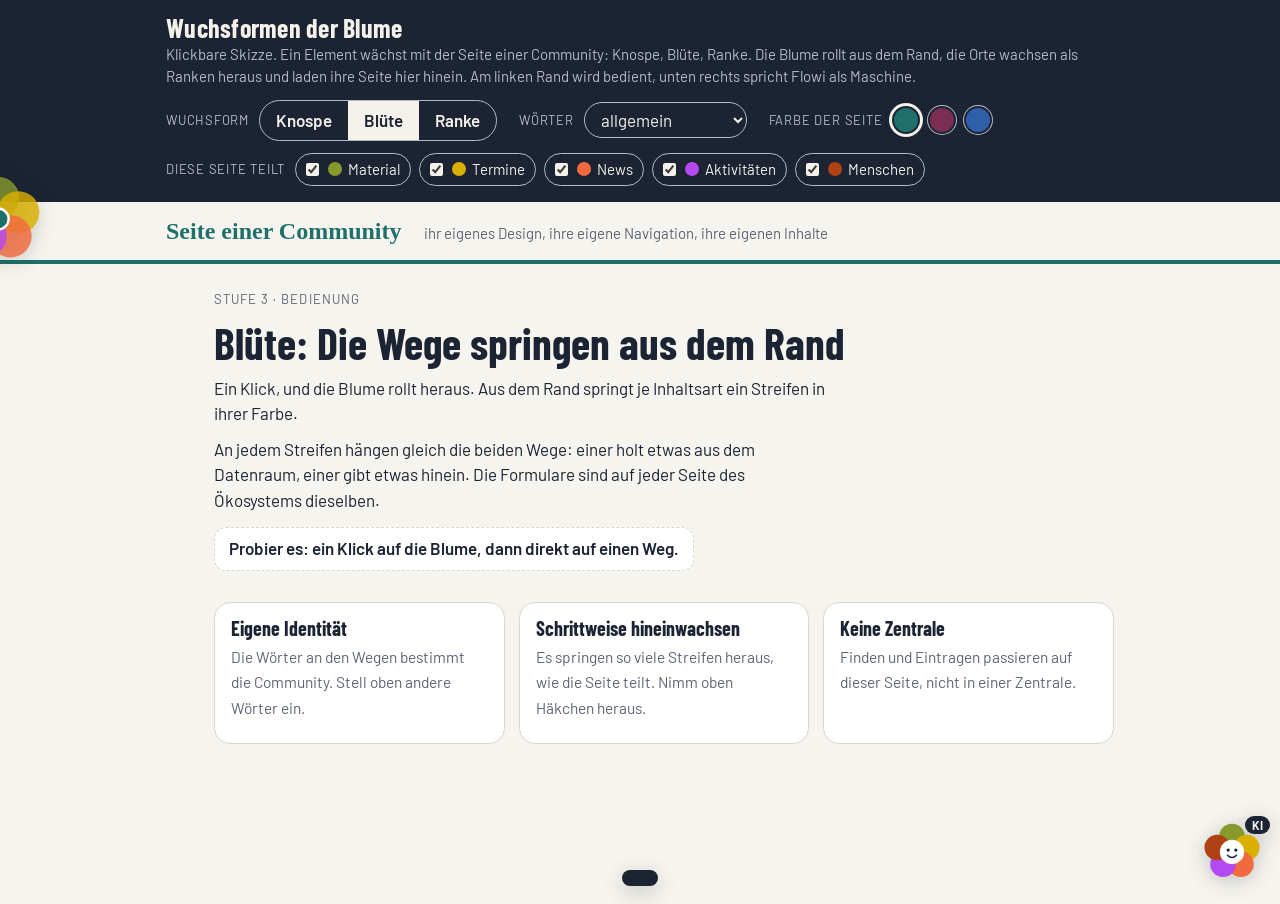
==== wuchsformen.html @ 9597fc17 "Skizze Wuchsformen: Blume rollt aus dem Rand, Wege als Streifen, Orte als Ranken, Orte laden in eine" ====
<!doctype html>
<html lang="de">
<head>
<meta charset="utf-8">
<meta name="robots" content="noindex">
<meta name="viewport" content="width=device-width,initial-scale=1,viewport-fit=cover">
<title>Wuchsformen der Blume</title>
<meta name="claude:viewport-fit-sides" content="cover">
<link rel="stylesheet" href="https://fonts.googleapis.com/css2?family=Barlow:wght@400;500;600;700&family=Barlow+Condensed:wght@600;700&display=swap">
<style>
/* Layout: oben das Pult der Skizze, darunter die Seite einer Community als Gast; das Element sitzt fest unten links, Flowi unten rechts */
:root{
  --grund:#F6F4EE; --karte:#FFFFFF; --tinte:#1C2333; --leise:#5C6475; --linie:#DAD6CB; --pult:#1C2333; --pult-tinte:#F3F1EA; --pult-leise:#B5BACB;
  --d-material:#85992C; --t-material:#1B2400;
  --d-termine:#DAB000; --t-termine:#2B2200;
  --d-news:#F1693E; --t-news:#2B1000;
  --d-gespraeche:#B549F0; --t-gespraeche:#FFFFFF;
  --d-menschen:#AF4112; --t-menschen:#FFFFFF;
  --hub:#2A3B8E; --ort:#2E7B4F; --ort-tinte:#FFFFFF; --gast:#1F6F6B; --gast-tinte:#FFFFFF; --platz:#E6E2D7; --flowi:#FFE27A; --flowi-blatt:#F7B8D2; --schatten:rgba(20,26,40,.22);
  --text:"Barlow",system-ui,-apple-system,"Segoe UI",sans-serif; --titel:"Barlow Condensed","Barlow",system-ui,sans-serif;
}
@media (prefers-color-scheme: dark){ :root:not([data-theme="light"]){
  --grund:#14171F; --karte:#1E222D; --tinte:#ECEAE3; --leise:#A4AABA; --linie:#343A4A; --pult:#0C0E14; --pult-tinte:#ECEAE3; --pult-leise:#9299AC;
  --platz:#2C3140; --schatten:rgba(0,0,0,.55); --hub:#7C8FE8; color-scheme:dark } }
:root[data-theme="dark"]{
  --grund:#14171F; --karte:#1E222D; --tinte:#ECEAE3; --leise:#A4AABA; --linie:#343A4A; --pult:#0C0E14; --pult-tinte:#ECEAE3; --pult-leise:#9299AC;
  --platz:#2C3140; --schatten:rgba(0,0,0,.55); --hub:#7C8FE8; color-scheme:dark }
*{box-sizing:border-box}
body{background:var(--grund);color:var(--tinte);font:400 17px/1.5 var(--text);margin:0}
button,input,select{font:inherit;color:inherit}
:focus-visible{outline:3px solid var(--hub);outline-offset:2px}
.innen{max-width:980px;margin:0 auto;padding-left:max(16px,env(safe-area-inset-left,0px));padding-right:max(16px,env(safe-area-inset-right,0px))}

/* Pult der Skizze */
.pult{background:var(--pult);color:var(--pult-tinte)}
.pult .innen{padding-block:14px 16px;display:flex;flex-direction:column;gap:12px}
.pult h1{font:700 26px/1.1 var(--titel);margin:0;letter-spacing:.01em}
.pult p{margin:0;color:var(--pult-leise);font-size:15px}
.reihe{display:flex;flex-wrap:wrap;gap:10px 22px;align-items:center}
.gruppe{display:flex;flex-wrap:wrap;gap:6px 8px;align-items:center;min-width:0}
.gruppe>span{font-size:13px;letter-spacing:.06em;text-transform:uppercase;color:var(--pult-leise);margin-right:2px}
.seg{display:inline-flex;border:1px solid var(--pult-leise);border-radius:999px;overflow:hidden}
.seg button{border:0;background:transparent;color:var(--pult-tinte);padding:7px 16px;cursor:pointer;font-weight:600}
.seg button[aria-pressed="true"]{background:var(--pult-tinte);color:var(--pult)}
.haken{display:inline-flex;align-items:center;gap:6px;padding:4px 10px 4px 6px;border-radius:999px;border:1px solid var(--pult-leise);font-size:15px;cursor:pointer}
.haken i{width:14px;height:14px;border-radius:50%;background:var(--c)}
.haken input{accent-color:var(--pult-tinte)}
.pult select{background:var(--pult);color:var(--pult-tinte);border:1px solid var(--pult-leise);border-radius:999px;padding:6px 12px}
.farbe{width:28px;height:28px;border-radius:50%;border:2px solid var(--pult);box-shadow:0 0 0 1px var(--pult-leise);background:var(--c);cursor:pointer;padding:0}
.farbe[aria-pressed="true"]{box-shadow:0 0 0 3px var(--pult-tinte)}

/* Die Seite der Community (Gast) */
.gast-kopf{border-bottom:4px solid var(--gast)}
.gast-kopf .innen{padding-block:16px;display:flex;flex-wrap:wrap;gap:8px 22px;align-items:baseline}
.gast-kopf b{font:700 24px/1.1 Georgia,"Times New Roman",serif;color:var(--gast)}
.gast-kopf span{color:var(--leise);font-size:15px}
.gast>.innen{padding-block:26px 160px;padding-left:max(64px,env(safe-area-inset-left,0px));min-height:640px;display:grid;gap:22px}
.stufe-marke{font-size:13px;letter-spacing:.08em;text-transform:uppercase;color:var(--leise);margin:0 0 4px}
.gast h2{font:700 clamp(30px,5vw,44px)/1.05 var(--titel);margin:0 0 10px;text-wrap:balance}
.gast p{margin:0 0 10px;max-width:62ch}
.probier{display:inline-block;margin-top:4px;padding:8px 14px;border-radius:12px;background:var(--karte);border:1px dashed var(--linie);font-weight:600}
.pruef{display:grid;grid-template-columns:repeat(auto-fit,minmax(min(100%,250px),1fr));gap:14px;margin:0;padding:0;list-style:none}
.pruef li{background:var(--karte);border:1px solid var(--linie);border-radius:16px;padding:14px 16px;min-width:0}
.pruef b{display:block;font:700 20px/1.15 var(--titel);margin-bottom:4px}
.pruef span{color:var(--leise);font-size:15.5px}
.ausgabe{background:var(--karte);border:1px solid var(--linie);border-top:6px solid var(--c,var(--gast));border-radius:18px;padding:18px 20px}
.ausgabe h3{font:700 26px/1.1 var(--titel);margin:0 0 6px}
.ausgabe .wo{color:var(--leise);font-size:15px;margin:0 0 14px}
.platz{display:grid;gap:10px;margin:0 0 6px}
.platz div{height:54px;border-radius:12px;background:var(--platz);display:flex;align-items:center;padding:0 14px;color:var(--leise);font-size:14px}
.hinweis{background:var(--platz);border-radius:12px;padding:10px 14px;margin:0 0 14px;font-weight:500}
.feld{display:grid;gap:4px;margin:0 0 12px}
.feld label{font-size:14px;font-weight:600}
.feld input[type=text]{border:1px solid var(--linie);background:var(--grund);border-radius:10px;padding:9px 12px;width:100%}
.schalter{display:flex;align-items:center;gap:8px;margin:0 0 14px}
.knopf{border:0;border-radius:999px;background:var(--gast);color:var(--gast-tinte);font-weight:700;padding:10px 20px;cursor:pointer}
.status{color:var(--leise);font-size:15px;margin:10px 0 0}

/* Das Element am linken Rand: Die Blume schaut halb herein und rollt beim Klick ganz heraus. Aus dem Rand springen die Wege der Seite als Streifen; darunter wachsen die Orte als Ranken. */
.wuchs{position:fixed;z-index:50;left:env(safe-area-inset-left,0px);top:clamp(96px,19vh,180px);width:0;height:0}
.knospe{position:absolute;left:0;top:0;width:96px;height:96px;border:0;border-radius:50%;background:transparent;padding:0;cursor:pointer;transform:translateX(-52%);transition:transform .7s cubic-bezier(.3,.8,.3,1);z-index:3}
.knospe:hover{transform:translateX(-44%)}
.knospe svg{width:96px;height:96px;display:block;filter:drop-shadow(0 4px 10px var(--schatten));transition:transform 1s cubic-bezier(.2,.8,.2,1)}
.wuchs.auf .knospe,.wuchs.zeigt .knospe{transform:translateX(8px)}
.wuchs.auf .knospe svg,.wuchs.zeigt .knospe svg{transform:rotate(216deg)}
.spalte{position:absolute;left:0;top:108px;width:max-content;max-width:100vw;display:flex;flex-direction:column;align-items:flex-start;max-height:calc(100vh - clamp(96px,19vh,180px) - 124px);overflow-y:auto;overflow-x:hidden;padding:2px 0 12px;scrollbar-width:none}
.wege{display:grid;grid-template-columns:max-content;grid-template-rows:0fr;transition:grid-template-rows .35s}
.wuchs.auf .wege{grid-template-rows:1fr}
.wege>div{min-height:0;overflow:hidden;display:flex;flex-direction:column;align-items:flex-start;gap:7px;padding:0 14px 0 0}
.wuchs.auf .wege>div{padding-bottom:12px}
.weg{display:flex;align-items:stretch;flex:none;height:40px;border-radius:0 999px 999px 0;background:var(--c);color:var(--t);overflow:hidden;white-space:nowrap;box-shadow:0 3px 10px var(--schatten);transform:translateX(-108%);opacity:0;transition:transform .25s,opacity .2s}
.wuchs.auf .weg{transform:none;opacity:1;transition:transform .5s cubic-bezier(.2,1.35,.4,1) calc(var(--v)*1s),opacity .2s calc(var(--v)*1s)}
.weg b{display:flex;align-items:center;padding:0 12px 0 14px;font-weight:700;font-size:16px;min-width:96px}
.weg button{border:0;border-left:2px solid var(--c);background:var(--karte);color:var(--tinte);font-weight:700;font-size:15px;padding:0 14px;cursor:pointer;margin:3px 0}
.weg button:last-child{border-radius:0 999px 999px 0;margin-right:3px;padding-right:16px}
.weg button:hover,.weg button:focus-visible{background:color-mix(in srgb,var(--c) 26%,var(--karte))}
.wortlaut{position:absolute;left:116px;top:30px;width:max-content;max-width:min(300px,calc(100vw - 132px));background:var(--tinte);color:var(--grund);border-radius:12px;padding:7px 12px;font-size:15px;font-weight:600;z-index:4}
.zettel{position:absolute;left:116px;top:0;width:min(300px,calc(100vw - 132px));background:var(--karte);border:1px solid var(--linie);border-radius:16px;padding:14px 16px;box-shadow:0 8px 28px var(--schatten);z-index:4}
.zettel b{display:block;font:700 21px/1.15 var(--titel);margin-bottom:4px}
.zettel p{margin:0 0 8px;font-size:15.5px}
.zettel .teilt{display:flex;flex-wrap:wrap;gap:6px;margin:0 0 10px}
.zettel .teilt span{font-size:13px;font-weight:600;padding:2px 9px;border-radius:999px;background:var(--c);color:var(--t)}
.zettel a{font-weight:700;color:var(--hub)}
/* Ranken: alle Orte des Ökosystems. In Ruhe schauen nur Stummel aus dem Rand, beim Überfahren oder Antippen wachsen sie heraus */
.ranken{display:flex;flex-direction:column;align-items:flex-start;gap:7px;padding:4px 14px 0 0}
.ort{display:flex;align-items:center;gap:8px;flex:none;height:22px;padding:0 14px 0 12px;border:0;border-radius:0 999px 999px 0;background:var(--ort);color:transparent;text-decoration:none;font:600 15px/1 var(--text);white-space:nowrap;cursor:pointer;box-shadow:0 2px 8px var(--schatten);
  transform:translateX(calc(-100% + var(--stummel)*1px));transition:transform .35s cubic-bezier(.4,0,.6,1) calc(var(--z)*1s),height .25s,color .2s}
.ort i{width:9px;height:9px;border-radius:50%;background:var(--c);box-shadow:0 0 0 2px var(--ort-tinte)}
.ranken.auf .ort{color:var(--ort-tinte);transform:none;height:30px;transition:transform .5s cubic-bezier(.2,1.35,.4,1) calc(var(--v)*1s),height .25s,color .2s}
.ort.hier{background:var(--tinte);color:var(--grund)}
.ranken:not(.auf) .ort.hier{color:transparent}
.ort:hover{filter:brightness(1.12)}
/* Mitnehmen: Der gewählte Ort lädt in einen Rahmen unter dem Element. Blume, Wege, Ranken und Flowi bleiben stehen. */
.rahmen{position:fixed;inset:0;width:100%;height:100%;border:0;background:#fff;z-index:30}
.ortszeile{position:fixed;z-index:46;left:50%;bottom:calc(14px + env(safe-area-inset-bottom,0px));transform:translateX(-50%);display:flex;flex-wrap:wrap;justify-content:center;align-items:center;gap:6px 14px;max-width:calc(100vw - 180px);background:var(--tinte);color:var(--grund);border-radius:999px;padding:8px 18px;font-size:15px;box-shadow:0 6px 22px var(--schatten)}
.ortszeile b{font-weight:700}
.ortszeile a,.ortszeile button{color:inherit;font:inherit;font-weight:600;background:none;border:0;padding:0;cursor:pointer;text-decoration:underline}
body.im-rahmen .ausgabe{position:fixed;z-index:48;left:50%;top:50%;transform:translate(-50%,-50%);width:min(540px,calc(100vw - 32px));max-height:80vh;overflow:auto;box-shadow:0 18px 60px var(--schatten)}
.ausgabe .zu{float:right;border:0;background:var(--platz);width:34px;height:34px;border-radius:50%;cursor:pointer;font-size:17px;margin:0 0 6px 10px}

/* Flowi unten rechts, wie im Hub: Blume in den fünf Farben mit Gesicht. Die Marke KI sagt, dass hier eine Maschine spricht */
.flowi{position:fixed;z-index:45;right:calc(16px + env(safe-area-inset-right,0px));bottom:calc(16px + env(safe-area-inset-bottom,0px));display:flex;flex-direction:column;align-items:flex-end;gap:8px}
.flowi button{display:block;width:64px;height:64px;padding:0;border:0;border-radius:50%;background:none;cursor:pointer;position:relative;filter:drop-shadow(0 4px 10px var(--schatten))}
.flowi button svg{display:block;width:100%;height:100%}
.flowi button em{position:absolute;right:-6px;top:-4px;font:700 12px/1 var(--text);font-style:normal;background:var(--tinte);color:var(--grund);border-radius:999px;padding:3px 7px}
.flowi .blase{width:min(270px,calc(100vw - 32px));background:var(--karte);border:1px solid var(--linie);border-radius:20px 20px 6px 20px;padding:12px 14px;box-shadow:0 8px 28px var(--schatten);font-size:15.5px}
.flowi .blase b{display:block;font:700 19px/1.15 var(--titel)}
@media (prefers-reduced-motion: reduce){ .knospe,.knospe svg,.weg,.wege,.ort{transition:none!important} }
</style>
</head>
<body>


<section class="pult" aria-label="Pult der Skizze">
  <div class="innen">
    <div>
      <h1>Wuchsformen der Blume</h1>
      <p>Klickbare Skizze. Ein Element wächst mit der Seite einer Community: Knospe, Blüte, Ranke. Die Blume rollt aus dem Rand, die Orte wachsen als Ranken heraus und laden ihre Seite hier hinein. Am linken Rand wird bedient, unten rechts spricht Flowi als Maschine.</p>
    </div>
    <div class="reihe">
      <div class="gruppe"><span>Wuchsform</span>
        <div class="seg" role="group" aria-label="Wuchsform">
          <button type="button" data-stufe="knospe" aria-pressed="false">Knospe</button>
          <button type="button" data-stufe="bluete" aria-pressed="true">Blüte</button>
          <button type="button" data-stufe="ranke" aria-pressed="false">Ranke</button>
        </div>
      </div>
      <div class="gruppe"><span>Wörter</span>
        <select id="woerter" aria-label="Wörter der Community">
          <option value="allgemein">allgemein</option>
          <option value="frieden">Friedensarbeit</option>
          <option value="global">Globales Lernen</option>
        </select>
      </div>
      <div class="gruppe"><span>Farbe der Seite</span>
        <button type="button" class="farbe" data-farbe="#1F6F6B" style="--c:#1F6F6B" aria-pressed="true" aria-label="Petrol"></button>
        <button type="button" class="farbe" data-farbe="#7A2E52" style="--c:#7A2E52" aria-pressed="false" aria-label="Beere"></button>
        <button type="button" class="farbe" data-farbe="#2F5FA8" style="--c:#2F5FA8" aria-pressed="false" aria-label="Blau"></button>
      </div>
    </div>
    <div class="gruppe" id="teilt"><span>Diese Seite teilt</span></div>
  </div>
</section>

<div class="gast">
  <header class="gast-kopf"><div class="innen"><b>Seite einer Community</b><span>ihr eigenes Design, ihre eigene Navigation, ihre eigenen Inhalte</span></div></header>
  <div class="innen">
    <section aria-live="polite">
      <p class="stufe-marke" id="marke"></p>
      <h2 id="titel"></h2>
      <div id="text"></div>
      <span class="probier" id="probier"></span>
    </section>
    <ul class="pruef" id="pruef"></ul>
    <section class="ausgabe" id="ausgabe" hidden tabindex="-1"></section>
  </div>
</div>

<iframe class="rahmen" id="rahmen" title="Seite eines Orts im Ökosystem" hidden></iframe>
<div class="ortszeile" id="ortszeile" hidden></div>

<div class="wuchs" id="wuchs">
  <button type="button" class="knospe" id="knospe" aria-expanded="false" aria-label="Zeichen des ReliHub-Ökosystems">
    <svg viewBox="-50 -50 100 100" aria-hidden="true">
      <circle cx="0" cy="-22" r="22" fill="#85992C" fill-opacity=".82"/><circle cx="21" cy="-7" r="22" fill="#DAB000" fill-opacity=".82"/><circle cx="13" cy="18" r="22" fill="#F1693E" fill-opacity=".82"/>
      <circle cx="-13" cy="18" r="22" fill="#B549F0" fill-opacity=".82"/><circle cx="-21" cy="-7" r="22" fill="#AF4112" fill-opacity=".82"/><circle cx="0" cy="0" r="11" id="mitte" fill="#1F6F6B" stroke="#fff" stroke-width="2.5"/>
    </svg>
  </button>
  <div class="wortlaut" id="wortlaut" hidden></div>
  <div class="zettel" id="zettel" hidden></div>
  <div class="spalte">
    <div class="wege"><div id="wege"></div></div>
    <nav class="ranken" id="ranken" hidden aria-label="Orte im Ökosystem"></nav>
  </div>
</div>

<div class="flowi">
  <div class="blase" id="blase" hidden><b>Ich bin Flowi.</b>Ich bin eine Maschine und erkläre dir, was du hier siehst. Menschen und ihre Inhalte erreichst du über die Blume am linken Rand.</div>
  <button type="button" id="flowi" aria-expanded="false" aria-label="Flowi, Fragen an die Maschine">
    <svg viewBox="-50 -50 100 100" aria-hidden="true"><circle cx="0" cy="-24" r="20" fill="#85992C"/><circle cx="23" cy="-7" r="20" fill="#DAB000"/><circle cx="14" cy="19" r="20" fill="#F1693E"/><circle cx="-14" cy="19" r="20" fill="#B549F0"/><circle cx="-23" cy="-7" r="20" fill="#AF4112"/><circle r="19" fill="#fff"/><circle cx="-6" cy="-3" r="2.6" fill="#1B2440"/><circle cx="6" cy="-3" r="2.6" fill="#1B2440"/><path d="M-7 5 Q0 12 7 5" fill="none" stroke="#1B2440" stroke-width="2.4" stroke-linecap="round"/></svg>
    <em>KI</em>
  </button>
</div>

<script>
(function () {
  var DINGE = [
    { id: 'material', name: 'Material', raus: ['finden', 'Material finden'], rein: ['teilen', 'Material teilen'] },
    { id: 'termine', name: 'Termine', raus: ['finden', 'Termine finden'], rein: ['eintragen', 'Termin eintragen'] },
    { id: 'news', name: 'News', raus: ['lesen', 'News lesen'], rein: ['schreiben', 'Beitrag schreiben'] },
    { id: 'gespraeche', name: 'Aktivität', raus: ['ansehen', 'Aktivitäten ansehen'], rein: ['mitreden', 'Mitreden'] },
    { id: 'menschen', name: 'Menschen', raus: ['finden', 'Personen finden'], rein: ['Kontakt', 'Kontakt aufnehmen'] }
  ];
  // Wörter einer Community: nur der Wortlaut ändert sich, Farbe und Platz je Inhaltsart bleiben
  var WOERTER = {
    allgemein: {},
    frieden: { material: ['Material zur Friedensbildung finden', 'Material teilen'], termine: ['Aktionen und Termine finden', 'Aktion eintragen'] },
    global: { material: ['Material zum Globalen Lernen finden', 'Material teilen'], termine: ['Werkstätten finden', 'Werkstatt eintragen'] }
  };
  var ORTE = [
    { n: 'ReliHub', art: 'Überblick und Suche', u: 'https://hub.rpi-virtuell.net/', c: '#2A3B8E' },
    { n: 'relilab', art: 'Labor', u: 'https://relilab.org/', c: '#B549F0' },
    { n: 'reliGlobal', art: 'Community', u: 'https://religlobal.org/', c: '#AF4112' },
    { n: 'Konfiarbeit EKD', art: 'Community', u: 'https://konfi-arbeit.de/', c: '#AF4112' },
    { n: 'ALPIKA Grundschule', art: 'Community', u: 'https://alpika.de/blog/grundschulen/', c: '#AF4112' },
    { n: 'Friedenspädagogik', art: 'Community', u: 'https://hub.rpi-virtuell.net/#community?c=frieden', c: '#AF4112' },
    { n: 'rpi-virtuell', art: 'Materialpool und Kalender', u: 'https://rpi-virtuell.de', c: '#85992C' },
    { n: 'OER-Community', art: 'Projektseite', u: 'https://oer.community/', c: '#F1693E' }
  ];
  var RAHMEN = true;   // Orte laden in einen Rahmen unter dem Element; wo das Einbetten nicht geht, öffnen sie sich in einem neuen Tab
  var TEXTE = {
    knospe: { marke: 'Stufe 2 · Zeichen', titel: 'Knospe: Die Seite zeigt, dass sie dazugehört',
      text: ['Die Seite bleibt, wie sie ist. Am linken Rand schaut nur die Blume halb herein.', 'Sie sagt: Diese Seite teilt Inhalte im gemeinsamen Datenraum. Ein Klick rollt sie heraus und erklärt das Ökosystem.'],
      probier: 'Probier es: Klick auf die Blume am linken Rand.',
      pruef: ['Das Zeichen ist klein und trägt in der Mitte die Farbe der Seite.', 'Es braucht nur die Datenanbindung. Mehr muss die Community nicht tun.', 'Der Klick erklärt das Ökosystem. Niemand wird von der Seite weggezogen.'] },
    bluete: { marke: 'Stufe 3 · Bedienung', titel: 'Blüte: Die Wege springen aus dem Rand',
      text: ['Ein Klick, und die Blume rollt heraus. Aus dem Rand springt je Inhaltsart ein Streifen in ihrer Farbe.', 'An jedem Streifen hängen gleich die beiden Wege: einer holt etwas aus dem Datenraum, einer gibt etwas hinein. Die Formulare sind auf jeder Seite des Ökosystems dieselben.'],
      probier: 'Probier es: ein Klick auf die Blume, dann direkt auf einen Weg.',
      pruef: ['Die Wörter an den Wegen bestimmt die Community. Stell oben andere Wörter ein.', 'Es springen so viele Streifen heraus, wie die Seite teilt. Nimm oben Häkchen heraus.', 'Finden und Eintragen passieren auf dieser Seite, nicht in einer Zentrale.'] },
    ranke: { marke: 'Stufe 4 · Nachbarn', titel: 'Ranke: Die Navigation geht mit zu den Nachbarn',
      text: ['Unter der Blume schauen die Orte des Ökosystems als kurze Ranken aus dem Rand. Fährst du darüber oder tippst sie an, wachsen sie mit ihren Namen heraus.', 'Ein Klick auf einen Ort lädt seine Seite hier hinein. Blume, Wege und Ranken bleiben stehen: Du nimmst die Navigation mit, auch wenn du die Seite wechselst.'],
      probier: 'Probier es: über die Ranken fahren und einen Ort wählen.',
      pruef: ['Jeder Ort erscheint mit seiner eigenen Seite und seinem eigenen Design.', 'Die Ranken sind freiwillig. Eine Seite kann bei der Blüte bleiben.', 'Die Ranken führen zu Nachbarn. Der ReliHub ist darin ein Ort unter anderen.'] }
  };
  var PRUEF = ['Eigene Identität', 'Schrittweise hineinwachsen', 'Keine Zentrale'];

  var $ = function (id) { return document.getElementById(id); };
  var stufe = 'bluete', aktiv = { material: true, termine: true, news: true, gespraeche: true, menschen: true }, auf = false, satz = 'allgemein';
  var wuchs = $('wuchs'), knospe = $('knospe'), wege = $('wege'), zettel = $('zettel'), wortlaut = $('wortlaut'), ausgabe = $('ausgabe'), ranken = $('ranken'), rahmen = $('rahmen'), ortszeile = $('ortszeile');
  var hier = '';   // Name des Orts, der gerade im Rahmen geladen ist
  var besuche = {};
  try { besuche = JSON.parse(localStorage.getItem('wuchs-besuche') || '{}') || {}; } catch (e) { besuche = {}; }

  function esc(t) { return String(t).replace(/[&<>"]/g, function (c) { return { '&': '&amp;', '<': '&lt;', '>': '&gt;', '"': '&quot;' }[c]; }); }
  function wort(d, richtung) { var w = (WOERTER[satz] || {})[d.id]; return w ? w[richtung === 'raus' ? 0 : 1] : d[richtung][1]; }
  function liste() { return DINGE.filter(function (d) { return aktiv[d.id]; }); }

  // Häkchen: was die Seite teilt
  var teilt = $('teilt');
  DINGE.forEach(function (d) {
    var l = document.createElement('label'); l.className = 'haken'; l.style.setProperty('--c', 'var(--d-' + d.id + ')');
    l.innerHTML = '<input type="checkbox" id="teilt-' + d.id + '"' + (aktiv[d.id] ? ' checked' : '') + '><i></i>' + esc(d.id === 'gespraeche' ? 'Aktivitäten' : d.name);
    l.querySelector('input').addEventListener('change', function (e) { aktiv[d.id] = e.target.checked; zeichnen(); });
    teilt.appendChild(l);
  });

  // Streifen und Ranken stehen nach dem Bauen im Rand; die Klasse „auf“ lässt die Streifen herausspringen
  function zeichnen() {
    var t = TEXTE[stufe];
    $('marke').textContent = t.marke; $('titel').textContent = t.titel; $('probier').textContent = t.probier;
    $('text').innerHTML = t.text.map(function (p) { return '<p>' + esc(p) + '</p>'; }).join('');
    $('pruef').innerHTML = PRUEF.map(function (p, i) { return '<li><b>' + esc(p) + '</b><span>' + esc(t.pruef[i]) + '</span></li>'; }).join('');
    document.querySelectorAll('[data-stufe]').forEach(function (b) { b.setAttribute('aria-pressed', String(b.dataset.stufe === stufe)); });
    var ds = liste(), bedienbar = stufe !== 'knospe';
    if (!bedienbar) auf = false;
    wege.innerHTML = ''; wortlaut.hidden = true;
    if (bedienbar) {
      zettel.hidden = true;
      ds.forEach(function (d, i) {
        var z = document.createElement('div'); z.className = 'weg'; z.style.setProperty('--v', (0.28 + i * 0.07).toFixed(2));
        z.style.setProperty('--c', 'var(--d-' + d.id + ')'); z.style.setProperty('--t', 'var(--t-' + d.id + ')');
        z.innerHTML = '<b>' + esc(d.id === 'gespraeche' ? 'Aktivitäten' : d.name) + '</b>';
        ['raus', 'rein'].forEach(function (r) {
          var b = document.createElement('button'); b.type = 'button'; b.textContent = d[r][0]; b.title = wort(d, r); b.setAttribute('aria-label', wort(d, r));
          var zeig = function () { wortlaut.textContent = wort(d, r); wortlaut.hidden = false; };
          b.addEventListener('mouseenter', zeig); b.addEventListener('focus', zeig); b.addEventListener('mouseleave', function () { wortlaut.hidden = true; });
          b.addEventListener('click', function () { ausgeben(d, r); });
          z.appendChild(b);
        });
        wege.appendChild(z);
      });
    }
    ranken.hidden = stufe !== 'ranke'; if (stufe === 'ranke') rankenZeichnen();
    zettelFuellen(); stellen();
  }
  function stellen() {
    var bedienbar = stufe !== 'knospe';
    wuchs.classList.toggle('auf', bedienbar && auf); wuchs.classList.toggle('zeigt', !bedienbar && !zettel.hidden);
    if (bedienbar && auf && !liste().length) { wortlaut.textContent = 'Diese Seite teilt noch nichts. Setz oben ein Häkchen.'; wortlaut.hidden = false; } else if (!auf) wortlaut.hidden = true;
    knospe.setAttribute('aria-expanded', String(bedienbar ? auf : !zettel.hidden));
    knospe.setAttribute('aria-label', !bedienbar ? 'Zeichen des ReliHub-Ökosystems, erklärt sich bei Klick' : auf ? 'Schließen' : 'Wege dieser Seite öffnen');
    wege.querySelectorAll('button').forEach(function (b) { b.tabIndex = auf ? 0 : -1; });
  }
  function zettelFuellen() {
    var ds = liste();
    zettel.innerHTML = '<b>Teil des ReliHub-Ökosystems</b><p>Diese Seite teilt Inhalte im gemeinsamen Datenraum für religionsbezogene Bildung.</p>'
      + (ds.length ? '<div class="teilt">' + ds.map(function (d) { return '<span style="--c:var(--d-' + d.id + ');--t:var(--t-' + d.id + ')">' + esc(d.id === 'gespraeche' ? 'Aktivitäten' : d.name) + '</span>'; }).join('') + '</div>' : '<p>Noch ist nichts angebunden.</p>')
      + '<a href="https://hub.rpi-virtuell.net/" target="_blank" rel="noopener">Was ist das Ökosystem? ›</a>';
  }
  function ausgeben(d, richtung) {
    var titel = wort(d, richtung);
    ausgabe.style.setProperty('--c', 'var(--d-' + d.id + ')');
    if (richtung === 'raus') {
      ausgabe.innerHTML = '<h3>' + esc(titel) + '</h3><p class="wo">' + (hier ? 'Erscheint über der Seite von ' + esc(hier) + ', in ihrem Design. ' : 'Erscheint hier, auf der Seite der Community und in ihrem Design. ') + 'Die Einträge kommen aus dem gemeinsamen Datenraum, gefiltert auf diese Community.</p>'
        + '<div class="platz"><div>Platzhalter für einen Eintrag aus dem Datenraum</div><div>Platzhalter für einen Eintrag aus dem Datenraum</div><div>Platzhalter für einen Eintrag aus dem Datenraum</div></div>'
        + '<p class="status">Jeder Eintrag nennt seine Quelle und führt dorthin.</p>';
    } else {
      ausgabe.innerHTML = '<h3>' + esc(titel) + '</h3><p class="wo">Dasselbe Formular auf jeder Seite des Ökosystems. Dahinter liegt die gemeinsam vereinbarte Datenstruktur.</p>'
        + '<p class="hinweis">Zum Eintragen meldest du dich an. Ansehen und Finden gehen ohne Anmeldung.</p>'
        + '<form id="formular"><div class="feld"><label for="f-titel">Titel</label><input type="text" id="f-titel" autocomplete="off"></div>'
        + '<div class="feld"><label for="f-kurz">Kurzbeschreibung</label><input type="text" id="f-kurz" autocomplete="off"></div>'
        + '<label class="schalter"><input type="checkbox" id="f-offen" checked> Öffentlich ausschreiben, auch bei den Nachbarn sichtbar</label>'
        + '<button type="submit" class="knopf">Anmelden und eintragen</button><p class="status" id="f-status" role="status"></p></form>';
      $('formular').addEventListener('submit', function (e) { e.preventDefault(); $('f-status').textContent = 'In der Skizze endet der Weg hier. Im Hub folgt jetzt die Anmeldung.'; });
    }
    ausgabe.insertAdjacentHTML('afterbegin', '<button type="button" class="zu" aria-label="Schließen">✕</button>');
    ausgabe.querySelector('.zu').addEventListener('click', function () { ausgabe.hidden = true; });
    ausgabe.hidden = false; if (!hier) ausgabe.scrollIntoView({ behavior: 'smooth', block: 'center' }); ausgabe.focus({ preventScroll: true });
  }

  knospe.addEventListener('click', function () {
    if (stufe === 'knospe') { zettel.hidden = !zettel.hidden; stellen(); return; }
    auf = !auf; stellen();
  });
  document.querySelectorAll('[data-stufe]').forEach(function (b) { b.addEventListener('click', function () { stufe = b.dataset.stufe; auf = false; zettel.hidden = true; ausgabe.hidden = true; ranken.classList.remove('auf'); zeichnen(); }); });
  $('woerter').addEventListener('change', function (e) { satz = e.target.value; zeichnen(); });
  document.querySelectorAll('[data-farbe]').forEach(function (b) { b.addEventListener('click', function () {
    document.documentElement.style.setProperty('--gast', b.dataset.farbe); $('mitte').setAttribute('fill', b.dataset.farbe);
    document.querySelectorAll('[data-farbe]').forEach(function (x) { x.setAttribute('aria-pressed', String(x === b)); });
  }); });
  // Ranken: alle Orte; in Ruhe Stummel, beim Überfahren, Fokus oder ersten Antippen wachsen sie heraus. Besuchte Orte rücken nach oben.
  function rankenZeichnen() {
    var breiten = [18, 26, 20, 34, 40, 30, 36, 22, 28, 16, 38, 24, 32];
    ranken.innerHTML = '';
    ORTE.map(function (o, i) { return { o: o, i: i, b: besuche[o.n] || 0 }; }).sort(function (a, b) { return b.b - a.b || a.i - b.i; }).forEach(function (x, i) {
      var a = document.createElement('a'); a.className = 'ort' + (x.o.n === hier ? ' hier' : ''); a.href = x.o.u; a.target = '_blank'; a.rel = 'noopener'; a.title = x.o.art; a.dataset.ort = x.o.n;
      if (x.o.n === hier) a.setAttribute('aria-current', 'page');
      a.style.setProperty('--stummel', breiten[i % breiten.length]); a.style.setProperty('--v', (i * 0.05).toFixed(2)); a.style.setProperty('--z', ((ORTE.length - i) * 0.03).toFixed(2)); a.style.setProperty('--c', x.o.c);
      a.innerHTML = '<i></i>' + esc(x.o.n);
      ranken.appendChild(a);
    });
  }
  // Mitnehmen: Der Ort lädt in den Rahmen, das Element bleibt darüber stehen
  function laden(o) {
    hier = o ? o.n : ''; document.body.classList.toggle('im-rahmen', !!o); ausgabe.hidden = true;
    rahmen.hidden = !o; ortszeile.hidden = !o;
    if (o) {
      rahmen.src = o.u;
      ortszeile.innerHTML = '<span>Du bist bei <b>' + esc(o.n) + '</b></span><a href="' + esc(o.u) + '" target="_blank" rel="noopener">in neuem Tab öffnen</a><button type="button" id="zurSkizze">zurück zur Skizze</button>';
      $('zurSkizze').addEventListener('click', function () { laden(null); });
    } else { rahmen.removeAttribute('src'); ortszeile.innerHTML = ''; }
    rankenZeichnen();
  }
  ranken.addEventListener('mouseenter', function () { ranken.classList.add('auf'); });
  ranken.addEventListener('mouseleave', function () { ranken.classList.remove('auf'); });
  ranken.addEventListener('focusin', function () { ranken.classList.add('auf'); });
  ranken.addEventListener('click', function (e) {
    var a = e.target.closest('[data-ort]'); if (!a) return;
    if (!ranken.classList.contains('auf')) { e.preventDefault(); ranken.classList.add('auf'); return; }   // erstes Antippen lässt die Ranken wachsen
    besuche[a.dataset.ort] = (besuche[a.dataset.ort] || 0) + 1;
    try { localStorage.setItem('wuchs-besuche', JSON.stringify(besuche)); } catch (er) {}
    if (!RAHMEN) return;   // ohne Rahmen öffnet sich der Ort in einem neuen Tab
    e.preventDefault(); laden(ORTE.filter(function (o) { return o.n === a.dataset.ort; })[0]);
  });
  document.addEventListener('click', function (e) { if (!e.target.closest('#ranken')) ranken.classList.remove('auf'); });

  // Flowi
  $('flowi').addEventListener('click', function () { var b = $('blase'); b.hidden = !b.hidden; $('flowi').setAttribute('aria-expanded', String(!b.hidden)); });
  document.addEventListener('keydown', function (e) {
    if (e.key !== 'Escape') return;
    if (!ausgabe.hidden && hier) { ausgabe.hidden = true; return; }
    if (!zettel.hidden) { zettel.hidden = true; stellen(); return; }
    if (ranken.classList.contains('auf')) { ranken.classList.remove('auf'); return; }
    if (auf) { auf = false; stellen(); }
  });
  zeichnen();
})();
</script>

</body>
</html>
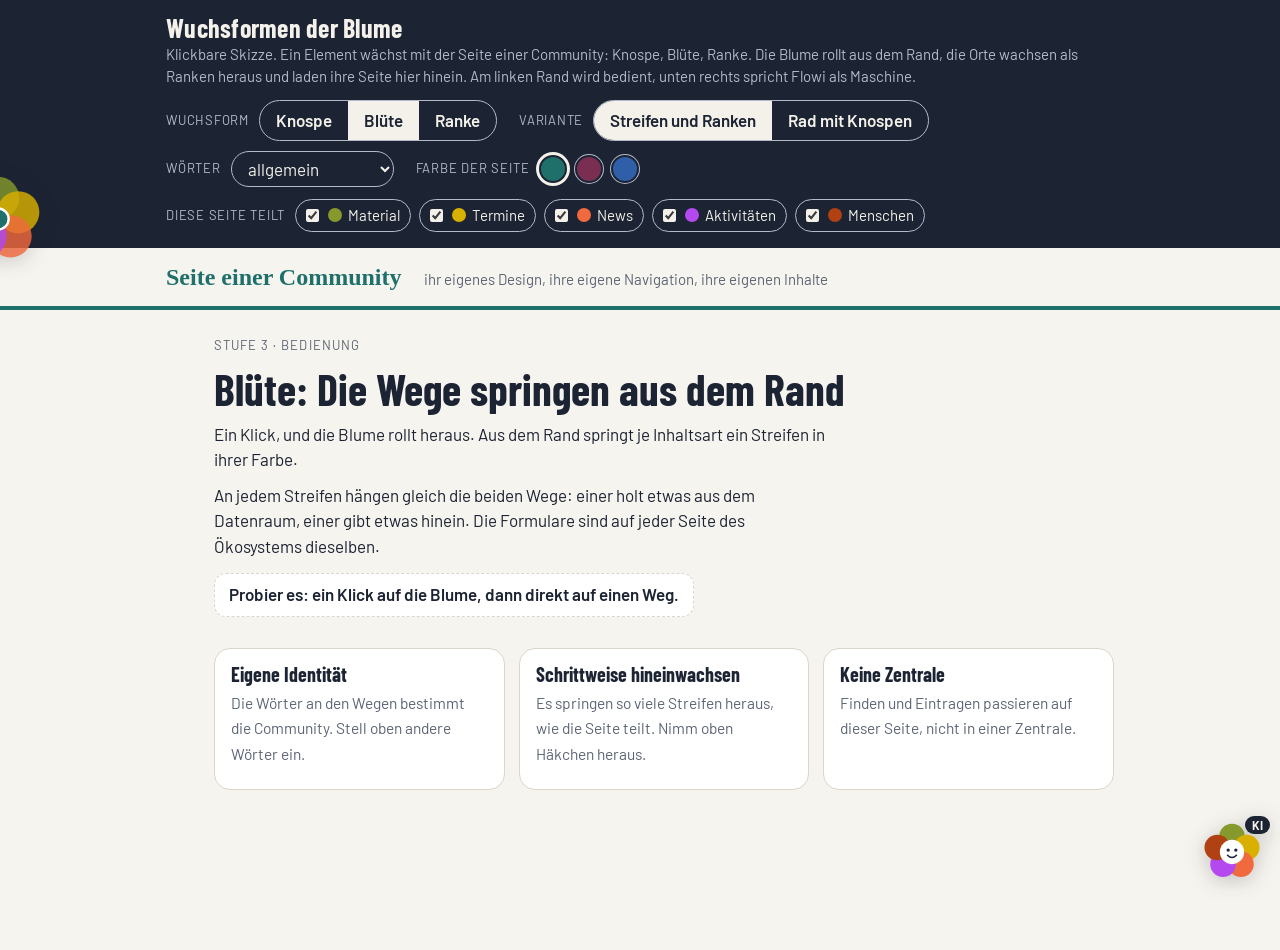
==== commit bbe28148: "Skizze Wuchsformen: zweite Variante Rad mit Knospen zum Vergleich Oben umschaltbar gegen Streifen un" ====
--- a/wuchsformen.html
+++ b/wuchsformen.html
@@ -26,6 +26,7 @@
   --grund:#14171F; --karte:#1E222D; --tinte:#ECEAE3; --leise:#A4AABA; --linie:#343A4A; --pult:#0C0E14; --pult-tinte:#ECEAE3; --pult-leise:#9299AC;
   --platz:#2C3140; --schatten:rgba(0,0,0,.55); --hub:#7C8FE8; color-scheme:dark }
 *{box-sizing:border-box}
+[hidden]{display:none!important}
 body{background:var(--grund);color:var(--tinte);font:400 17px/1.5 var(--text);margin:0}
 button,input,select{font:inherit;color:inherit}
 :focus-visible{outline:3px solid var(--hub);outline-offset:2px}
@@ -42,6 +43,7 @@
 .seg{display:inline-flex;border:1px solid var(--pult-leise);border-radius:999px;overflow:hidden}
 .seg button{border:0;background:transparent;color:var(--pult-tinte);padding:7px 16px;cursor:pointer;font-weight:600}
 .seg button[aria-pressed="true"]{background:var(--pult-tinte);color:var(--pult)}
+.seg button:disabled{opacity:.4;cursor:default}
 .haken{display:inline-flex;align-items:center;gap:6px;padding:4px 10px 4px 6px;border-radius:999px;border:1px solid var(--pult-leise);font-size:15px;cursor:pointer}
 .haken i{width:14px;height:14px;border-radius:50%;background:var(--c)}
 .haken input{accent-color:var(--pult-tinte)}
@@ -101,6 +103,27 @@
 .zettel .teilt{display:flex;flex-wrap:wrap;gap:6px;margin:0 0 10px}
 .zettel .teilt span{font-size:13px;font-weight:600;padding:2px 9px;border-radius:999px;background:var(--c);color:var(--t)}
 .zettel a{font-weight:700;color:var(--hub)}
+/* Variante „Rad mit Knospen“: Das Rad rollt aus dem Rand, wird groß und trägt an jedem Blatt zwei Knospen. Ohne Streifen und Ranken. */
+.wuchs.var-rad .knospe,.wuchs.var-rad .spalte{display:none}
+.rad{display:none;position:absolute;left:0;top:48px;width:0;height:0;--cx:260px;--cy:200px;transform:translate(-4px,0) scale(.3) rotate(-220deg);transition:transform .9s cubic-bezier(.3,.8,.3,1);z-index:3}
+.wuchs.var-rad .rad{display:block}
+.wuchs.var-rad.auf .rad{transform:translate(var(--cx),var(--cy)) scale(1) rotate(0deg)}
+.rad-blatt{position:absolute;left:calc((var(--x) - var(--pr))*1px);top:calc((var(--y) - var(--pr))*1px);width:calc(var(--pr)*2px);height:calc(var(--pr)*2px);border-radius:50%;background:var(--c);color:var(--t);opacity:.92;display:grid;place-items:center;text-align:center;font-weight:700;font-size:16px;box-shadow:0 4px 14px var(--schatten)}
+.rad-mitte{position:absolute;left:-27px;top:-27px;width:54px;height:54px;border-radius:50%;border:3px solid var(--karte);background:var(--gast);color:var(--gast-tinte);cursor:pointer;font-size:19px;line-height:1;z-index:2;padding:0}
+.rad-mitte::before{content:"";position:absolute;inset:-150px;border-radius:50%}
+.wuchs.auf .rad-mitte::before{content:none}
+.rad-trieb{position:absolute;left:calc(var(--x)*1px);top:calc(var(--y)*1px);display:flex;align-items:center;gap:6px;border:0;background:none;padding:0;cursor:pointer;font:700 15px/1.1 var(--text);color:var(--tinte);white-space:nowrap;z-index:3;
+  transform:translate(-17px,-50%) scale(0);transform-origin:17px 50%;opacity:0;visibility:hidden;transition:transform .15s,opacity .15s,visibility 0s .15s}
+.rad-trieb.links{flex-direction:row-reverse;transform:translate(calc(-100% + 17px),-50%) scale(0);transform-origin:calc(100% - 17px) 50%}
+.rad-trieb i{flex:none;width:34px;height:34px;border-radius:50%;background:var(--c);color:var(--t);display:grid;place-items:center;font-style:normal;font-size:20px;box-shadow:0 0 0 3px var(--karte),0 3px 10px var(--schatten)}
+.rad-trieb span{background:var(--karte);border-radius:10px;padding:4px 9px;box-shadow:0 2px 8px var(--schatten)}
+.rad.klein .rad-trieb{font-size:13px;gap:4px}
+.rad.klein .rad-trieb span{padding:3px 7px}
+.rad-trieb:hover span,.rad-trieb:focus-visible span{background:var(--c);color:var(--t)}
+.wuchs.auf .rad-trieb{transform:translate(-17px,-50%) scale(1);opacity:1;visibility:visible;transition:transform .4s cubic-bezier(.2,1.4,.4,1) calc(.7s + var(--v)*1s),opacity .2s calc(.7s + var(--v)*1s),visibility 0s}
+.wuchs.auf .rad-trieb.links{transform:translate(calc(-100% + 17px),-50%) scale(1)}
+.schleier{position:fixed;inset:0;z-index:49;background:color-mix(in srgb,var(--tinte) 30%,transparent)}
+@media (prefers-reduced-motion: reduce){ .rad,.rad-trieb{transition:none!important} }
 /* Ranken: alle Orte des Ökosystems. In Ruhe schauen nur Stummel aus dem Rand, beim Überfahren oder Antippen wachsen sie heraus */
 .ranken{display:flex;flex-direction:column;align-items:flex-start;gap:7px;padding:4px 14px 0 0}
 .ort{display:flex;align-items:center;gap:8px;flex:none;height:22px;padding:0 14px 0 12px;border:0;border-radius:0 999px 999px 0;background:var(--ort);color:transparent;text-decoration:none;font:600 15px/1 var(--text);white-space:nowrap;cursor:pointer;box-shadow:0 2px 8px var(--schatten);
@@ -143,6 +166,12 @@
           <button type="button" data-stufe="knospe" aria-pressed="false">Knospe</button>
           <button type="button" data-stufe="bluete" aria-pressed="true">Blüte</button>
           <button type="button" data-stufe="ranke" aria-pressed="false">Ranke</button>
+        </div>
+      </div>
+      <div class="gruppe"><span>Variante</span>
+        <div class="seg" role="group" aria-label="Variante der Bedienung">
+          <button type="button" data-var="streifen" aria-pressed="true">Streifen und Ranken</button>
+          <button type="button" data-var="rad" aria-pressed="false">Rad mit Knospen</button>
         </div>
       </div>
       <div class="gruppe"><span>Wörter</span>
@@ -179,6 +208,7 @@
 <iframe class="rahmen" id="rahmen" title="Seite eines Orts im Ökosystem" hidden></iframe>
 <div class="ortszeile" id="ortszeile" hidden></div>
 
+<div class="schleier" id="schleier" hidden></div>
 <div class="wuchs" id="wuchs">
   <button type="button" class="knospe" id="knospe" aria-expanded="false" aria-label="Zeichen des ReliHub-Ökosystems">
     <svg viewBox="-50 -50 100 100" aria-hidden="true">
@@ -188,6 +218,7 @@
   </button>
   <div class="wortlaut" id="wortlaut" hidden></div>
   <div class="zettel" id="zettel" hidden></div>
+  <div class="rad" id="rad"></div>
   <div class="spalte">
     <div class="wege"><div id="wege"></div></div>
     <nav class="ranken" id="ranken" hidden aria-label="Orte im Ökosystem"></nav>
@@ -247,6 +278,7 @@
   var $ = function (id) { return document.getElementById(id); };
   var stufe = 'bluete', aktiv = { material: true, termine: true, news: true, gespraeche: true, menschen: true }, auf = false, satz = 'allgemein';
   var wuchs = $('wuchs'), knospe = $('knospe'), wege = $('wege'), zettel = $('zettel'), wortlaut = $('wortlaut'), ausgabe = $('ausgabe'), ranken = $('ranken'), rahmen = $('rahmen'), ortszeile = $('ortszeile');
+  var variante = 'streifen', rad = $('rad'), schleier = $('schleier');   // zweite Variante der Bedienung: Rad mit Knospen statt Streifen und Ranken
   var hier = '';   // Name des Orts, der gerade im Rahmen geladen ist
   var besuche = {};
   try { besuche = JSON.parse(localStorage.getItem('wuchs-besuche') || '{}') || {}; } catch (e) { besuche = {}; }
@@ -291,6 +323,7 @@
       });
     }
     ranken.hidden = stufe !== 'ranke'; if (stufe === 'ranke') rankenZeichnen();
+    wuchs.classList.toggle('var-rad', variante === 'rad' && bedienbar); radZeichnen(bedienbar ? ds : []);
     zettelFuellen(); stellen();
   }
   function stellen() {
@@ -300,6 +333,9 @@
     knospe.setAttribute('aria-expanded', String(bedienbar ? auf : !zettel.hidden));
     knospe.setAttribute('aria-label', !bedienbar ? 'Zeichen des ReliHub-Ökosystems, erklärt sich bei Klick' : auf ? 'Schließen' : 'Wege dieser Seite öffnen');
     wege.querySelectorAll('button').forEach(function (b) { b.tabIndex = auf ? 0 : -1; });
+    rad.querySelectorAll('.rad-trieb').forEach(function (b) { b.tabIndex = auf ? 0 : -1; });
+    var m = rad.querySelector('.rad-mitte'); if (m) { m.textContent = auf ? '✕' : ''; m.setAttribute('aria-expanded', String(auf)); m.setAttribute('aria-label', auf ? 'Rad schließen' : 'Rad öffnen'); }
+    schleier.hidden = !(variante === 'rad' && bedienbar && auf);
   }
   function zettelFuellen() {
     var ds = liste();
@@ -374,6 +410,40 @@
   });
   document.addEventListener('click', function (e) { if (!e.target.closest('#ranken')) ranken.classList.remove('auf'); });
 
+  // Variante „Rad mit Knospen“: Blätter rings um die Mitte, an jedem zwei Knospen für Raus und Rein. Winkel 0 zeigt nach oben, gezählt im Uhrzeigersinn.
+  function radZeichnen(ds) {
+    var klein = window.innerWidth < 600, RB = klein ? 84 : 158, PO = klein ? 38 : 66, PR = klein ? 40 : 60, n = ds.length, schritt = n ? 360 / n : 0, spreiz = Math.min(20, schritt * 0.21);
+    rad.style.setProperty('--cx', klein ? 'calc(50vw - 4px)' : '270px'); rad.style.setProperty('--cy', (RB + (klein ? 36 : 44)) + 'px');
+    rad.innerHTML = ''; rad.classList.toggle('klein', klein);
+    var pos = function (w, r) { var a = w * Math.PI / 180; return [Math.round(r * Math.sin(a)), Math.round(-r * Math.cos(a))]; };
+    ds.forEach(function (d, i) {
+      var w = i * schritt, p = pos(w, PO), b = document.createElement('span'); b.className = 'rad-blatt';
+      b.style.setProperty('--x', p[0]); b.style.setProperty('--y', p[1]); b.style.setProperty('--pr', PR);
+      b.style.setProperty('--c', 'var(--d-' + d.id + ')'); b.style.setProperty('--t', 'var(--t-' + d.id + ')');
+      b.style.fontSize = klein ? '12px' : '16px'; b.textContent = d.name; rad.appendChild(b);
+      [['raus', -spreiz], ['rein', spreiz]].forEach(function (x, k) {
+        var q = pos(w + x[1], RB), t = document.createElement('button'); t.type = 'button'; t.className = 'rad-trieb' + (q[0] < -20 ? ' links' : '');
+        t.style.setProperty('--x', q[0]); t.style.setProperty('--y', q[1]); t.style.setProperty('--v', ((i * 2 + k) * 0.04).toFixed(2));
+        t.style.setProperty('--c', 'var(--d-' + d.id + ')'); t.style.setProperty('--t', 'var(--t-' + d.id + ')');
+        t.innerHTML = '<i aria-hidden="true">›</i><span>' + esc(d[x[0]][0]) + '</span>'; t.title = wort(d, x[0]); t.setAttribute('aria-label', wort(d, x[0]));
+        t.addEventListener('click', function () { auf = false; stellen(); ausgeben(d, x[0]); });
+        rad.appendChild(t);
+      });
+    });
+    var m = document.createElement('button'); m.type = 'button'; m.className = 'rad-mitte';
+    m.addEventListener('click', function () { auf = !auf; stellen(); });
+    rad.appendChild(m);
+  }
+  document.querySelectorAll('[data-var]').forEach(function (b) { b.addEventListener('click', function () {
+    variante = b.dataset.var; auf = false; ausgabe.hidden = true;
+    document.querySelectorAll('[data-var]').forEach(function (x) { x.setAttribute('aria-pressed', String(x === b)); });
+    if (variante === 'rad' && stufe === 'ranke') stufe = 'bluete';   // das Rad kommt ohne Ranken aus
+    var r = document.querySelector('[data-stufe="ranke"]'); r.disabled = variante === 'rad'; r.title = variante === 'rad' ? 'Das Rad kommt ohne Ranken aus' : '';
+    zeichnen();
+  }); });
+  schleier.addEventListener('click', function () { auf = false; stellen(); });
+  window.addEventListener('resize', function () { if (variante === 'rad') radZeichnen(stufe === 'knospe' ? [] : liste()); stellen(); });
+
   // Flowi
   $('flowi').addEventListener('click', function () { var b = $('blase'); b.hidden = !b.hidden; $('flowi').setAttribute('aria-expanded', String(!b.hidden)); });
   document.addEventListener('keydown', function (e) {
